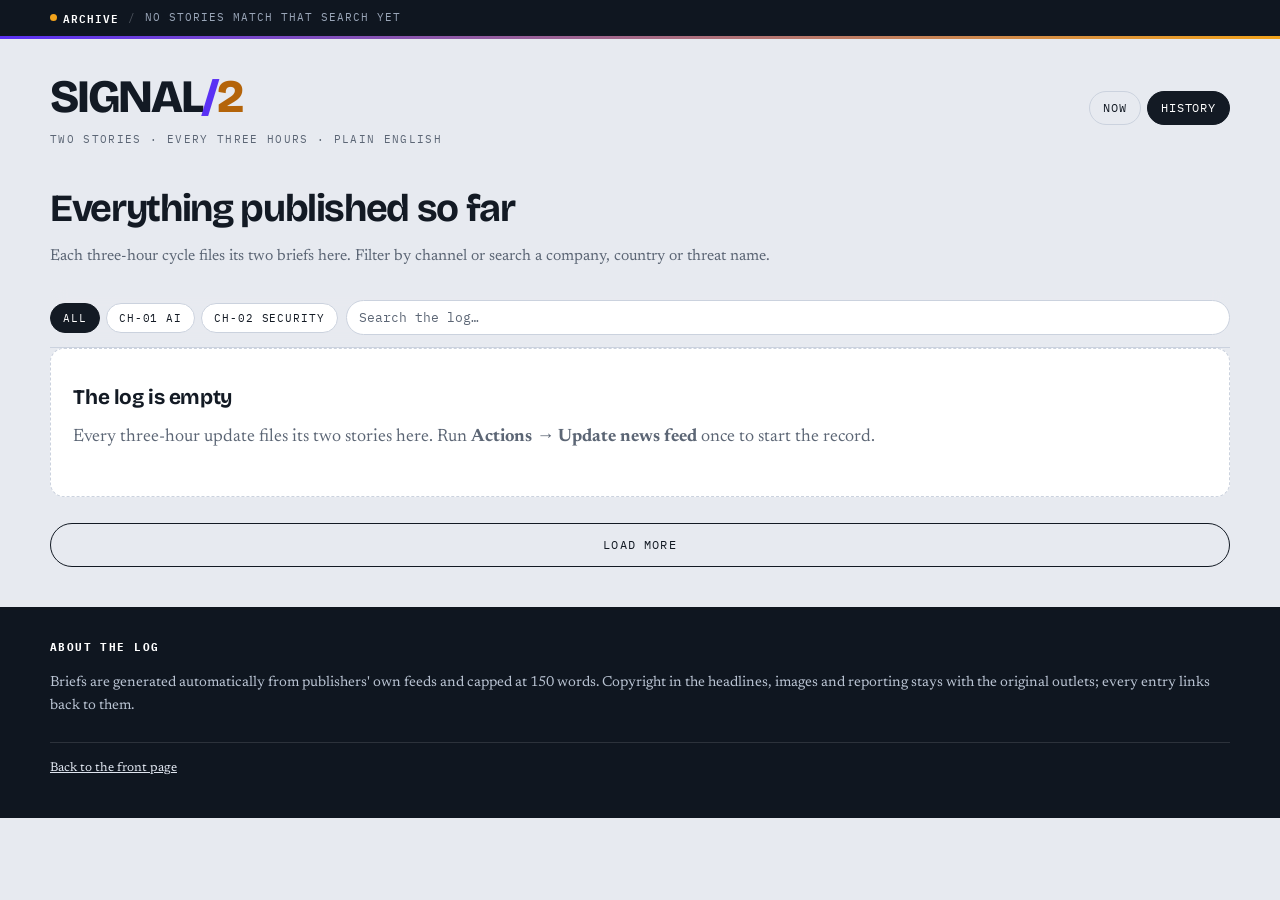
==== archive.html @ 84737851 "Add files via upload" ====
<!doctype html>
<html lang="en">
<head>
<meta charset="utf-8">
<meta name="viewport" content="width=device-width, initial-scale=1, viewport-fit=cover">
<title>History — SIGNAL/2</title>
<meta name="description" content="Every AI and cybersecurity brief SIGNAL/2 has published, searchable and filterable by channel.">
<meta name="theme-color" content="#0f1620">
<link rel="icon" href="data:image/svg+xml,%3Csvg xmlns='http://www.w3.org/2000/svg' viewBox='0 0 32 32'%3E%3Crect width='32' height='32' rx='7' fill='%230f1620'/%3E%3Ccircle cx='11' cy='16' r='4' fill='%235a31f4'/%3E%3Ccircle cx='21' cy='16' r='4' fill='%23f2a31b'/%3E%3C/svg%3E">
<link rel="preconnect" href="https://fonts.googleapis.com">
<link rel="preconnect" href="https://fonts.gstatic.com" crossorigin>
<link href="https://fonts.googleapis.com/css2?family=Bricolage+Grotesque:opsz,wght@12..96,600;12..96,700;12..96,800&family=IBM+Plex+Mono:wght@400;500;600&family=Newsreader:opsz,wght@6..72,400;6..72,500&display=swap" rel="stylesheet">
<link rel="stylesheet" href="assets/css/site.css">
</head>
<body>
<a class="skip" href="#log">Skip to the log</a>

<div class="transmission">
  <div class="wrap transmission__row">
    <span class="transmission__live"><span class="dot"></span> Archive</span>
    <span class="transmission__sep">/</span>
    <span class="transmission__meta" id="count">counting…</span>
  </div>
  <div class="meter"><div class="meter__fill" style="width:100%"></div></div>
</div>

<header class="wrap masthead">
  <div class="masthead__top">
    <div>
      <a class="wordmark" href="./">SIGNAL<span>/</span><em>2</em></a>
      <p class="tagline">Two stories · every three hours · plain English</p>
    </div>
    <nav class="nav" aria-label="Sections">
      <a href="./">Now</a>
      <a href="archive.html" aria-current="page">History</a>
    </nav>
  </div>
</header>

<main class="wrap">
  <div class="page-head">
    <h1>Everything published so far</h1>
    <p>Each three-hour cycle files its two briefs here. Filter by channel or search a company, country or threat name.</p>
  </div>

  <div class="controls">
    <div class="chips" id="chips" role="group" aria-label="Filter by channel">
      <button class="chip" type="button" data-channel="all" aria-pressed="true">All</button>
      <button class="chip" type="button" data-channel="ai" aria-pressed="false">CH-01 AI</button>
      <button class="chip" type="button" data-channel="sec" aria-pressed="false">CH-02 Security</button>
    </div>
    <input class="search" id="search" type="search" placeholder="Search the log…" aria-label="Search the log">
  </div>

  <ul class="loglist" id="log">
    <li class="tagline" style="padding-top:1.5rem">Loading the log…</li>
  </ul>

  <button class="more" id="more" type="button" hidden>Load more</button>
</main>

<footer class="footer">
  <div class="wrap">
    <h2>About the log</h2>
    <p>Briefs are generated automatically from publishers' own feeds and capped at 150 words.
       Copyright in the headlines, images and reporting stays with the original outlets;
       every entry links back to them.</p>
    <div class="footer__note">
      <a href="./">Back to the front page</a>
    </div>
  </div>
</footer>

<script type="module" src="assets/js/archive.js"></script>
</body>
</html>
---- assets/css/site.css ----
/* =========================================================================
   SIGNAL/2 — two channels, every three hours.
   Palette   cool newsprint paper, deep slate ink, ultraviolet (AI),
             alert amber (security). Two accents because there are two channels.
   Type      Bricolage Grotesque (display) / Newsreader (body) / IBM Plex Mono (data)
   Signature the transmission strip: a live 3-hour cycle meter across the top.
   ========================================================================= */

:root {
  --paper:      #e7eaf0;
  --paper-deep: #dbe0e9;
  --card:       #ffffff;
  --ink:        #131a24;
  --ink-soft:   #5c6675;
  --rule:       #cbd2de;
  --deep:       #0f1620;
  --ch1:        #5a31f4;  /* CH-01 artificial intelligence */
  --ch1-wash:   #eeeaff;
  --ch2:        #b4640a;  /* CH-02 cybersecurity (amber, darkened for contrast) */
  --ch2-wash:   #fdf1de;
  --ch2-bright: #f2a31b;

  --display: 'Bricolage Grotesque', 'Trebuchet MS', system-ui, sans-serif;
  --body:    'Newsreader', Georgia, 'Times New Roman', serif;
  --mono:    'IBM Plex Mono', ui-monospace, 'SF Mono', Menlo, monospace;

  --gap: 1.15rem;
  --radius: 14px;
  --shadow: 0 1px 2px rgba(19,26,36,.06), 0 12px 28px -18px rgba(19,26,36,.35);
}

* { box-sizing: border-box; }

html { -webkit-text-size-adjust: 100%; scroll-behavior: smooth; }

body {
  margin: 0;
  background: var(--paper);
  color: var(--ink);
  font-family: var(--body);
  font-size: 17px;
  line-height: 1.6;
  font-synthesis-weight: none;
  -webkit-font-smoothing: antialiased;
}

img { max-width: 100%; display: block; }
a { color: inherit; }

.wrap { width: min(100% - 2rem, 1180px); margin-inline: auto; }

.skip {
  position: absolute; left: -9999px; top: 0; z-index: 99;
  background: var(--ink); color: #fff; padding: .6rem 1rem; font-family: var(--mono);
}
.skip:focus { left: .5rem; top: .5rem; }

:focus-visible {
  outline: 3px solid var(--ch1);
  outline-offset: 2px;
  border-radius: 4px;
}

/* ---------------------------------------------------- transmission strip */

.transmission {
  background: var(--deep);
  color: #dfe5ef;
  font-family: var(--mono);
  font-size: .68rem;
  letter-spacing: .09em;
  text-transform: uppercase;
  position: relative;
}
.transmission__row {
  display: flex;
  align-items: center;
  gap: .55rem;
  padding: .55rem 0 .6rem;
  flex-wrap: wrap;
}
.transmission__live {
  display: inline-flex; align-items: center; gap: .4rem;
  color: #fff; font-weight: 600;
}
.dot {
  width: 7px; height: 7px; border-radius: 50%;
  background: var(--ch2-bright);
  box-shadow: 0 0 0 0 rgba(242,163,27,.7);
  animation: pulse 2.4s ease-out infinite;
}
@keyframes pulse {
  0%   { box-shadow: 0 0 0 0 rgba(242,163,27,.6); }
  70%  { box-shadow: 0 0 0 9px rgba(242,163,27,0); }
  100% { box-shadow: 0 0 0 0 rgba(242,163,27,0); }
}
.transmission__sep { opacity: .3; }
.transmission__meta { color: #9aa6b8; }
.transmission__next { margin-left: auto; color: #fff; }

/* the cycle meter — fills over the three hours between updates */
.meter {
  height: 3px;
  background: rgba(255,255,255,.14);
  position: relative;
  overflow: hidden;
}
.meter__fill {
  height: 100%;
  width: 0%;
  background: linear-gradient(90deg, var(--ch1) 0%, var(--ch2-bright) 100%);
  transition: width .9s ease;
}

/* ------------------------------------------------------------- masthead */

.masthead { padding: 1.6rem 0 1.1rem; }
.masthead__top {
  display: flex; align-items: baseline; justify-content: space-between;
  gap: 1rem; flex-wrap: wrap;
}
.wordmark {
  font-family: var(--display);
  font-weight: 800;
  font-size: clamp(1.85rem, 8vw, 2.9rem);
  letter-spacing: -.045em;
  line-height: .95;
  margin: 0;
  text-decoration: none;
  display: inline-block;
}
.wordmark span { color: var(--ch1); }
.wordmark em {
  font-style: normal;
  color: var(--ch2);
}
.tagline {
  font-family: var(--mono);
  font-size: .7rem;
  letter-spacing: .12em;
  text-transform: uppercase;
  color: var(--ink-soft);
  margin: .55rem 0 0;
}
.nav { display: flex; gap: .4rem; font-family: var(--mono); font-size: .72rem; }
.nav a {
  text-decoration: none;
  padding: .42rem .8rem;
  border: 1px solid var(--rule);
  border-radius: 999px;
  letter-spacing: .08em;
  text-transform: uppercase;
  background: transparent;
  transition: background .15s ease, border-color .15s ease;
}
.nav a:hover { background: var(--card); border-color: var(--ink); }
.nav a[aria-current="page"] { background: var(--ink); color: #fff; border-color: var(--ink); }

/* ----------------------------------------------------------- the stories */

.channels {
  display: grid;
  gap: var(--gap);
  padding-bottom: 2rem;
}

.story {
  background: var(--card);
  border-radius: var(--radius);
  box-shadow: var(--shadow);
  overflow: hidden;
  display: flex;
  flex-direction: column;
  border-top: 4px solid var(--accent, var(--ch1));
  opacity: 0;
  transform: translateY(10px);
  animation: rise .5s cubic-bezier(.2,.7,.3,1) forwards;
}
.story--sec { --accent: var(--ch2-bright); }
.story:nth-child(2) { animation-delay: .12s; }
@keyframes rise { to { opacity: 1; transform: none; } }

.story__frame {
  position: relative;
  aspect-ratio: 16 / 9;
  background: var(--paper-deep);
  overflow: hidden;
}
.story__frame img {
  width: 100%; height: 100%;
  object-fit: cover;
  transition: transform .6s cubic-bezier(.2,.7,.3,1);
}
.story:hover .story__frame img { transform: scale(1.03); }

.plate {
  position: absolute;
  left: .75rem; bottom: .75rem;
  display: inline-flex; align-items: center; gap: .45rem;
  background: var(--deep);
  color: #fff;
  font-family: var(--mono);
  font-size: .64rem;
  letter-spacing: .13em;
  text-transform: uppercase;
  padding: .38rem .65rem;
  border-radius: 4px;
}
.plate b { color: var(--accent, var(--ch1)); font-weight: 600; }
.story--sec .plate b { color: var(--ch2-bright); }

.story__body { padding: 1.15rem 1.15rem 1.3rem; display: flex; flex-direction: column; flex: 1; }

.eyebrow {
  font-family: var(--mono);
  font-size: .66rem;
  letter-spacing: .1em;
  text-transform: uppercase;
  color: var(--ink-soft);
  margin: 0 0 .55rem;
  display: flex; gap: .45rem; align-items: center; flex-wrap: wrap;
}
.eyebrow .src { color: var(--ink); font-weight: 600; }

.story__title {
  font-family: var(--display);
  font-weight: 700;
  font-size: clamp(1.35rem, 5.4vw, 1.75rem);
  line-height: 1.12;
  letter-spacing: -.025em;
  margin: 0 0 .7rem;
}
.story__title a { text-decoration: none; }
.story__title a:hover { text-decoration: underline; text-decoration-thickness: 2px; text-underline-offset: 3px; }

.brief { margin: 0 0 1rem; font-size: 1.02rem; }

.matters {
  border-left: 3px solid var(--accent, var(--ch1));
  background: var(--wash, var(--ch1-wash));
  padding: .6rem .8rem;
  border-radius: 0 8px 8px 0;
  margin: 0 0 1.1rem;
  font-size: .93rem;
}
.story--sec .matters { --wash: var(--ch2-wash); border-left-color: var(--ch2); }
.matters b {
  display: block;
  font-family: var(--mono);
  font-size: .62rem;
  letter-spacing: .13em;
  text-transform: uppercase;
  color: var(--ink-soft);
  margin-bottom: .2rem;
}

.story__foot {
  margin-top: auto;
  display: flex; align-items: center; gap: .6rem; flex-wrap: wrap;
  padding-top: .3rem;
  border-top: 1px solid var(--rule);
}
.wordcount {
  font-family: var(--mono);
  font-size: .64rem;
  color: var(--ink-soft);
  letter-spacing: .08em;
  text-transform: uppercase;
}
.btn {
  margin-left: auto;
  display: inline-flex; align-items: center; gap: .45rem;
  background: var(--ink);
  color: #fff;
  text-decoration: none;
  font-family: var(--mono);
  font-size: .7rem;
  letter-spacing: .08em;
  text-transform: uppercase;
  padding: .6rem .9rem;
  border-radius: 999px;
  border: 1px solid var(--ink);
  transition: transform .15s ease, background .15s ease;
}
.btn:hover { background: var(--accent, var(--ch1)); border-color: var(--accent, var(--ch1)); transform: translateY(-1px); }
.story--sec .btn:hover { background: var(--ch2); border-color: var(--ch2); }
.btn svg { width: 12px; height: 12px; }

/* ------------------------------------------------------------ empty/error */

.empty {
  background: var(--card);
  border: 1px dashed var(--rule);
  border-radius: var(--radius);
  padding: 2rem 1.4rem;
  text-align: left;
}
.empty h2 {
  font-family: var(--display);
  font-size: 1.3rem;
  margin: 0 0 .5rem;
  letter-spacing: -.02em;
}
.empty p { margin: 0 0 .8rem; color: var(--ink-soft); }
.empty code {
  font-family: var(--mono); font-size: .82rem;
  background: var(--paper-deep); padding: .12rem .35rem; border-radius: 4px;
}

/* ---------------------------------------------------------------- archive */

.page-head { padding: .4rem 0 1.2rem; }
.page-head h1 {
  font-family: var(--display);
  font-size: clamp(1.7rem, 7vw, 2.4rem);
  letter-spacing: -.035em;
  margin: 0 0 .3rem;
}
.page-head p { margin: 0; color: var(--ink-soft); font-size: .98rem; }

.controls {
  position: sticky; top: 0; z-index: 5;
  background: color-mix(in srgb, var(--paper) 88%, transparent);
  backdrop-filter: blur(8px);
  padding: .75rem 0;
  border-bottom: 1px solid var(--rule);
  display: flex; gap: .5rem; flex-wrap: wrap; align-items: center;
}
.chips { display: flex; gap: .4rem; }
.chip {
  font-family: var(--mono); font-size: .68rem; letter-spacing: .08em; text-transform: uppercase;
  border: 1px solid var(--rule); background: var(--card); color: var(--ink);
  padding: .45rem .75rem; border-radius: 999px; cursor: pointer;
  transition: background .15s ease;
}
.chip[aria-pressed="true"] { background: var(--ink); color: #fff; border-color: var(--ink); }
.chip[data-channel="ai"][aria-pressed="true"] { background: var(--ch1); border-color: var(--ch1); }
.chip[data-channel="sec"][aria-pressed="true"] { background: var(--ch2); border-color: var(--ch2); }

.search {
  flex: 1 1 180px;
  font-family: var(--mono); font-size: .8rem;
  padding: .5rem .8rem;
  border: 1px solid var(--rule);
  border-radius: 999px;
  background: var(--card);
  color: var(--ink);
  min-width: 0;
}
.search::placeholder { color: var(--ink-soft); }

.daygroup { padding-top: 1.4rem; }
.daygroup__label {
  font-family: var(--mono); font-size: .68rem; letter-spacing: .12em; text-transform: uppercase;
  color: var(--ink-soft);
  display: flex; align-items: center; gap: .7rem;
  margin-bottom: .75rem;
}
.daygroup__label::after { content: ''; flex: 1; height: 1px; background: var(--rule); }

.loglist { list-style: none; padding: 0; margin: 0; }
.log { display: grid; gap: .7rem; list-style: none; padding: 0; margin: 0; }

.log-item {
  background: var(--card);
  border-radius: 12px;
  box-shadow: var(--shadow);
  overflow: hidden;
  display: grid;
  grid-template-columns: 92px 1fr;
  border-left: 3px solid var(--accent, var(--ch1));
}
.log-item--sec { --accent: var(--ch2-bright); }
.log-item.is-target { outline: 3px solid var(--ch1); outline-offset: 2px; }
.log-item__thumb { background: var(--paper-deep); }
.log-item__thumb img { width: 100%; height: 100%; object-fit: cover; }
.log-item__body { padding: .8rem .9rem .85rem; min-width: 0; }
.log-item h3 {
  font-family: var(--display); font-weight: 700;
  font-size: 1.02rem; line-height: 1.2; letter-spacing: -.02em;
  margin: .15rem 0 .4rem;
}
.log-item h3 a { text-decoration: none; }
.log-item h3 a:hover { text-decoration: underline; }
.log-item .brief { font-size: .93rem; margin: 0 0 .5rem; }
.log-item .brief.is-clamped {
  display: -webkit-box; -webkit-line-clamp: 2; -webkit-box-orient: vertical; overflow: hidden;
}
.log-actions { display: flex; gap: .8rem; align-items: center; flex-wrap: wrap; }
.linky {
  font-family: var(--mono); font-size: .66rem; letter-spacing: .08em; text-transform: uppercase;
  background: none; border: 0; padding: 0; cursor: pointer;
  color: var(--ink-soft); text-decoration: underline; text-underline-offset: 3px;
}
.linky:hover { color: var(--ink); }
.linky--source { color: var(--accent, var(--ch1)); font-weight: 600; }
.log-item--sec .linky--source { color: var(--ch2); }

.more {
  display: block; width: 100%; margin: 1.6rem 0 0;
  font-family: var(--mono); font-size: .72rem; letter-spacing: .1em; text-transform: uppercase;
  padding: .85rem; border: 1px solid var(--ink); border-radius: 999px;
  background: transparent; color: var(--ink); cursor: pointer;
}
.more:hover { background: var(--ink); color: #fff; }

/* ---------------------------------------------------------------- handoff */

.handoff {
  display: flex; align-items: center; gap: 1rem; flex-wrap: wrap;
  border-top: 1px solid var(--rule);
  border-bottom: 1px solid var(--rule);
  padding: 1.15rem 0;
}
.handoff p { margin: 0; flex: 1 1 260px; font-size: .96rem; color: var(--ink-soft); }
.handoff b { color: var(--ink); }
.handoff .btn { margin-left: 0; }

/* ----------------------------------------------------------------- footer */

.footer {
  background: var(--deep);
  color: #b9c3d2;
  margin-top: 2.5rem;
  padding: 2rem 0 2.4rem;
  font-size: .9rem;
}
.footer h2 {
  font-family: var(--mono); font-size: .68rem; letter-spacing: .13em; text-transform: uppercase;
  color: #fff; margin: 0 0 .6rem;
}
.footer__grid { display: grid; gap: 1.5rem; }
.footer ul { list-style: none; margin: 0; padding: 0; font-family: var(--mono); font-size: .74rem; line-height: 2; }
.footer a { color: #dfe5ef; }
.footer__note { margin-top: 1.6rem; padding-top: 1rem; border-top: 1px solid rgba(255,255,255,.12); font-size: .78rem; color: #8d99ab; }

/* ------------------------------------------------------------ wider screens */

@media (min-width: 760px) {
  body { font-size: 18px; }
  .channels { grid-template-columns: 1fr 1fr; gap: 1.5rem; }
  .story__body { padding: 1.4rem 1.5rem 1.6rem; }
  .log-item { grid-template-columns: 150px 1fr; }
  .log-item h3 { font-size: 1.12rem; }
  .footer__grid { grid-template-columns: repeat(3, 1fr); }
  .transmission { font-size: .7rem; }
}

@media (min-width: 1024px) {
  .masthead { padding: 2.2rem 0 1.4rem; }
  .log { grid-template-columns: 1fr 1fr; }
  .log-item { grid-template-columns: 128px 1fr; }
}

/* ------------------------------------------------------- dark environment */

@media (prefers-color-scheme: dark) {
  :root {
    --paper:      #10161f;
    --paper-deep: #1b2431;
    --card:       #18202b;
    --ink:        #e9edf4;
    --ink-soft:   #9aa6b8;
    --rule:       #2a3543;
    --deep:       #0a0f16;
    --ch1:        #a390ff;
    --ch1-wash:   #1e1d3a;
    --ch2:        #f2a31b;
    --ch2-wash:   #33260f;
    --shadow: 0 1px 2px rgba(0,0,0,.4), 0 14px 30px -20px rgba(0,0,0,.9);
  }
  .btn { background: var(--ink); color: var(--deep); border-color: var(--ink); }
  .btn:hover { color: var(--deep); }   /* keep text dark on the light accents */
  .chip[aria-pressed="true"] { background: var(--ink); color: var(--deep); }
  .chip[data-channel="ai"][aria-pressed="true"],
  .chip[data-channel="sec"][aria-pressed="true"] { color: #0a0f16; }
  .more:hover { background: var(--ink); color: var(--deep); }
  .plate { background: rgba(10,15,22,.85); }
}

@media (prefers-reduced-motion: reduce) {
  *, *::before, *::after {
    animation-duration: .001ms !important;
    animation-iteration-count: 1 !important;
    transition-duration: .001ms !important;
    scroll-behavior: auto !important;
  }
  .story { opacity: 1; transform: none; }
}
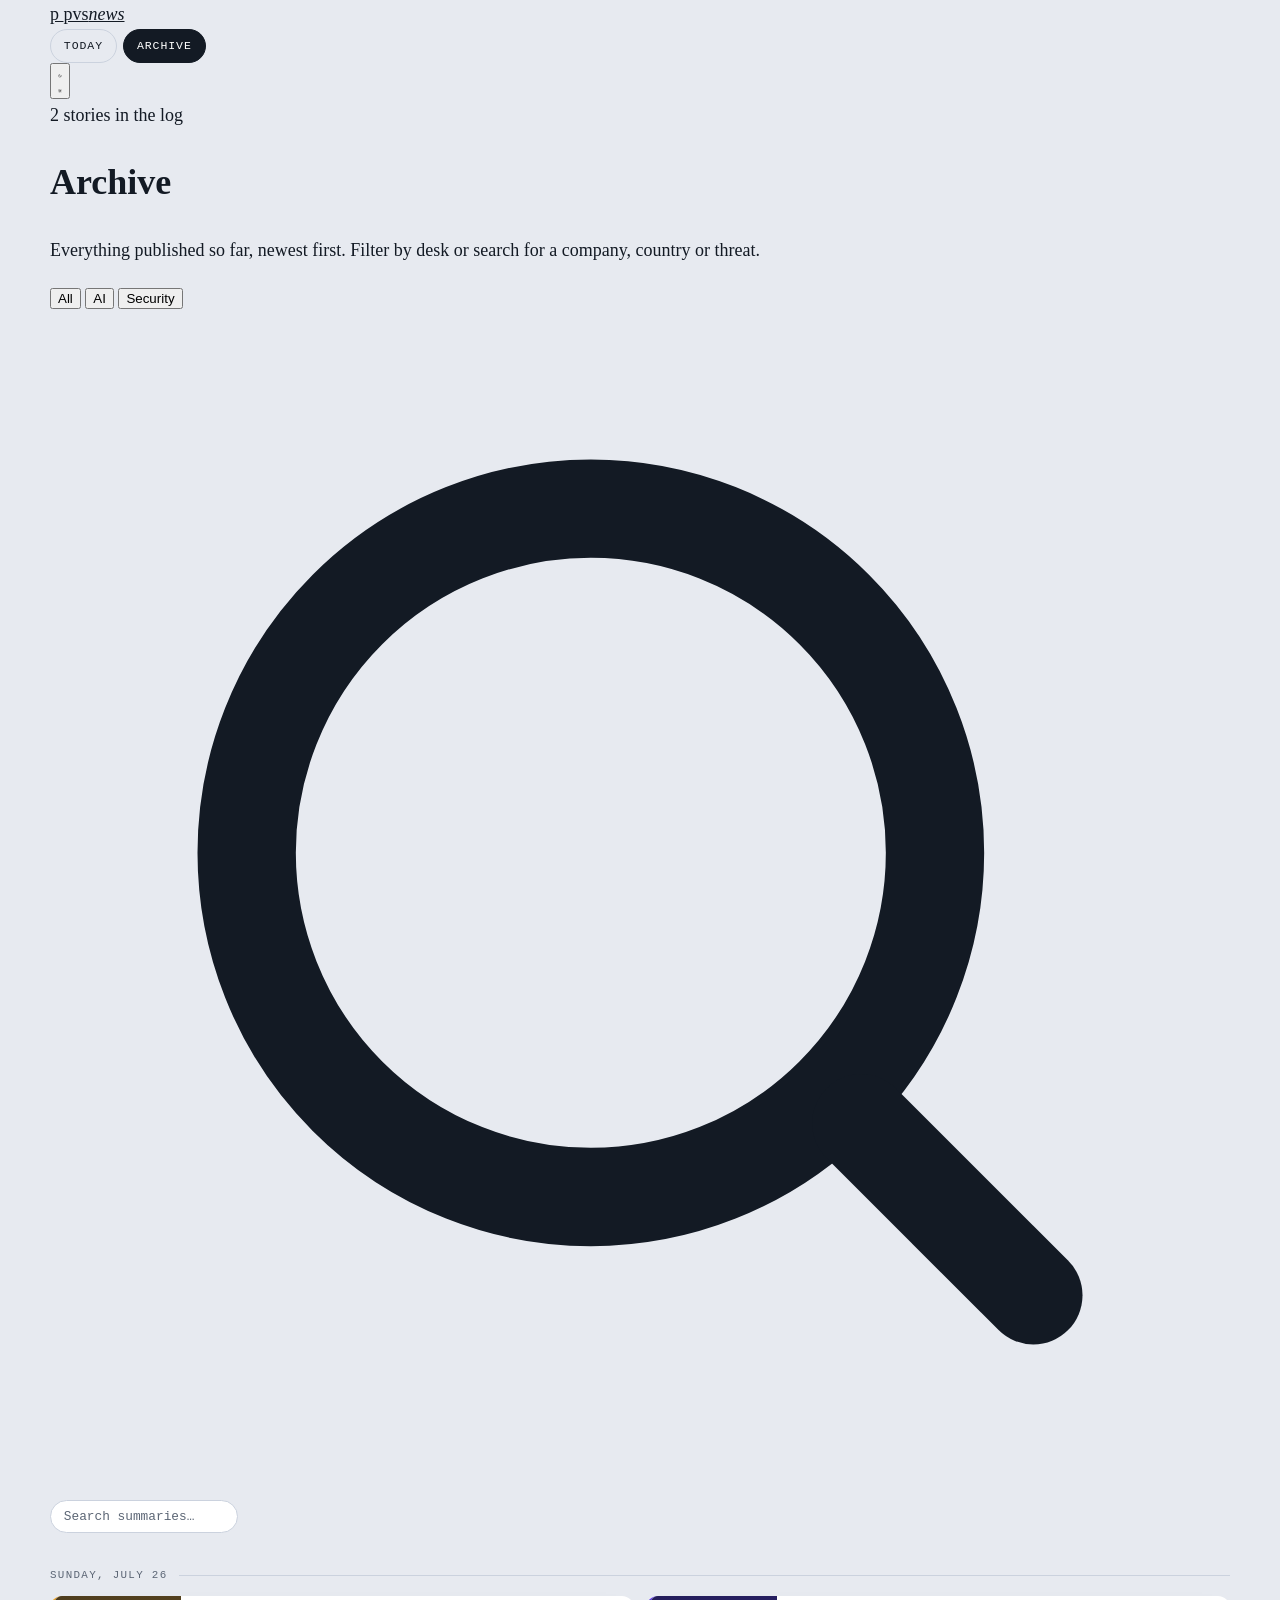
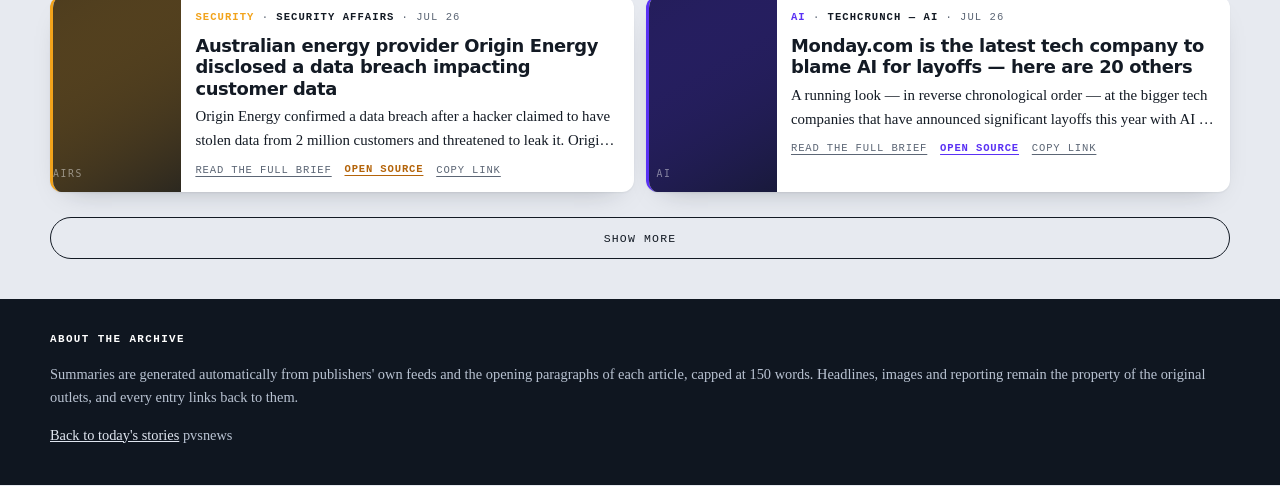
==== commit aca17e53: "Add files via upload" ====
--- a/archive.html
+++ b/archive.html
@@ -1,72 +1,81 @@
 <!doctype html>
-<html lang="en">
+<html lang="en" data-theme="dark">
 <head>
 <meta charset="utf-8">
 <meta name="viewport" content="width=device-width, initial-scale=1, viewport-fit=cover">
-<title>History — SIGNAL/2</title>
-<meta name="description" content="Every AI and cybersecurity brief SIGNAL/2 has published, searchable and filterable by channel.">
-<meta name="theme-color" content="#0f1620">
-<link rel="icon" href="data:image/svg+xml,%3Csvg xmlns='http://www.w3.org/2000/svg' viewBox='0 0 32 32'%3E%3Crect width='32' height='32' rx='7' fill='%230f1620'/%3E%3Ccircle cx='11' cy='16' r='4' fill='%235a31f4'/%3E%3Ccircle cx='21' cy='16' r='4' fill='%23f2a31b'/%3E%3C/svg%3E">
+<title>Archive — pvsnews</title>
+<meta name="description" content="Every AI and cybersecurity summary published by pvsnews, searchable by topic, company or country.">
+<meta name="theme-color" content="#0a0e16">
+<link rel="icon" href="data:image/svg+xml,%3Csvg xmlns='http://www.w3.org/2000/svg' viewBox='0 0 32 32'%3E%3Cdefs%3E%3ClinearGradient id='g' x1='0' y1='0' x2='1' y2='1'%3E%3Cstop offset='0' stop-color='%2352d1ff'/%3E%3Cstop offset='.55' stop-color='%237c6bff'/%3E%3Cstop offset='1' stop-color='%23ff8360'/%3E%3C/linearGradient%3E%3C/defs%3E%3Crect width='32' height='32' rx='9' fill='url(%23g)'/%3E%3Ctext x='16' y='22' font-family='Verdana,sans-serif' font-weight='bold' font-size='15' fill='%2308101c' text-anchor='middle'%3Ep%3C/text%3E%3C/svg%3E">
 <link rel="preconnect" href="https://fonts.googleapis.com">
 <link rel="preconnect" href="https://fonts.gstatic.com" crossorigin>
-<link href="https://fonts.googleapis.com/css2?family=Bricolage+Grotesque:opsz,wght@12..96,600;12..96,700;12..96,800&family=IBM+Plex+Mono:wght@400;500;600&family=Newsreader:opsz,wght@6..72,400;6..72,500&display=swap" rel="stylesheet">
+<link href="https://fonts.googleapis.com/css2?family=JetBrains+Mono:wght@400;500&family=Manrope:wght@400;500;600&family=Sora:wght@600;700&display=swap" rel="stylesheet">
 <link rel="stylesheet" href="assets/css/site.css">
+<script>
+  (function () {
+    try {
+      var saved = localStorage.getItem('pvs-theme');
+      var sys = window.matchMedia('(prefers-color-scheme: light)').matches ? 'light' : 'dark';
+      document.documentElement.dataset.theme = saved || sys;
+    } catch (e) {}
+  })();
+</script>
 </head>
 <body>
-<a class="skip" href="#log">Skip to the log</a>
+<a class="skip" href="#log">Skip to the archive</a>
 
-<div class="transmission">
-  <div class="wrap transmission__row">
-    <span class="transmission__live"><span class="dot"></span> Archive</span>
-    <span class="transmission__sep">/</span>
-    <span class="transmission__meta" id="count">counting…</span>
-  </div>
-  <div class="meter"><div class="meter__fill" style="width:100%"></div></div>
-</div>
-
-<header class="wrap masthead">
-  <div class="masthead__top">
-    <div>
-      <a class="wordmark" href="./">SIGNAL<span>/</span><em>2</em></a>
-      <p class="tagline">Two stories · every three hours · plain English</p>
-    </div>
+<header class="head">
+  <div class="wrap head__row">
+    <a class="brand" href="./">
+      <span class="brand__mark">p</span>
+      <span class="brand__name">pvs<i>news</i></span>
+    </a>
     <nav class="nav" aria-label="Sections">
-      <a href="./">Now</a>
-      <a href="archive.html" aria-current="page">History</a>
+      <a href="./">Today</a>
+      <a href="archive.html" aria-current="page">Archive</a>
     </nav>
+    <button class="iconbtn" id="theme" type="button" aria-label="Switch between light and dark">
+      <svg class="moon" viewBox="0 0 24 24" fill="none" stroke="currentColor" stroke-width="2" stroke-linecap="round" stroke-linejoin="round"><path d="M21 12.8A9 9 0 1 1 11.2 3a7 7 0 0 0 9.8 9.8z"/></svg>
+      <svg class="sun" viewBox="0 0 24 24" fill="none" stroke="currentColor" stroke-width="2" stroke-linecap="round"><circle cx="12" cy="12" r="4"/><path d="M12 2v2M12 20v2M4.9 4.9l1.4 1.4M17.7 17.7l1.4 1.4M2 12h2M20 12h2M4.9 19.1l1.4-1.4M17.7 6.3l1.4-1.4"/></svg>
+    </button>
   </div>
 </header>
 
 <main class="wrap">
-  <div class="page-head">
-    <h1>Everything published so far</h1>
-    <p>Each three-hour cycle files its two briefs here. Filter by channel or search a company, country or threat name.</p>
+  <div class="pagehead">
+    <span class="mono" id="count">Counting…</span>
+    <h1>Archive</h1>
+    <p>Everything published so far, newest first. Filter by desk or search for a company, country or threat.</p>
   </div>
 
-  <div class="controls">
-    <div class="chips" id="chips" role="group" aria-label="Filter by channel">
-      <button class="chip" type="button" data-channel="all" aria-pressed="true">All</button>
-      <button class="chip" type="button" data-channel="ai" aria-pressed="false">CH-01 AI</button>
-      <button class="chip" type="button" data-channel="sec" aria-pressed="false">CH-02 Security</button>
+  <div class="toolbar">
+    <div class="segmented" id="chips" role="group" aria-label="Filter by topic">
+      <button class="seg" type="button" data-channel="all" aria-pressed="true">All</button>
+      <button class="seg" type="button" data-channel="ai" aria-pressed="false">AI</button>
+      <button class="seg" type="button" data-channel="sec" aria-pressed="false">Security</button>
     </div>
-    <input class="search" id="search" type="search" placeholder="Search the log…" aria-label="Search the log">
+    <div class="searchwrap">
+      <svg viewBox="0 0 24 24" fill="none" stroke="currentColor" stroke-width="2" stroke-linecap="round"><circle cx="11" cy="11" r="7"/><path d="m20 20-3.5-3.5"/></svg>
+      <input class="search" id="search" type="search" placeholder="Search summaries…" aria-label="Search the archive">
+    </div>
   </div>
 
   <ul class="loglist" id="log">
-    <li class="tagline" style="padding-top:1.5rem">Loading the log…</li>
+    <li class="mono" style="padding-top:1.5rem">Loading…</li>
   </ul>
 
-  <button class="more" id="more" type="button" hidden>Load more</button>
+  <button class="more" id="more" type="button" hidden>Show more</button>
 </main>
 
 <footer class="footer">
   <div class="wrap">
-    <h2>About the log</h2>
-    <p>Briefs are generated automatically from publishers' own feeds and capped at 150 words.
-       Copyright in the headlines, images and reporting stays with the original outlets;
-       every entry links back to them.</p>
-    <div class="footer__note">
-      <a href="./">Back to the front page</a>
+    <h2>About the archive</h2>
+    <p>Summaries are generated automatically from publishers' own feeds and the opening paragraphs
+       of each article, capped at 150 words. Headlines, images and reporting remain the property of
+       the original outlets, and every entry links back to them.</p>
+    <div class="footer__fine">
+      <a href="./">Back to today's stories</a>
+      <span>pvsnews</span>
     </div>
   </div>
 </footer>
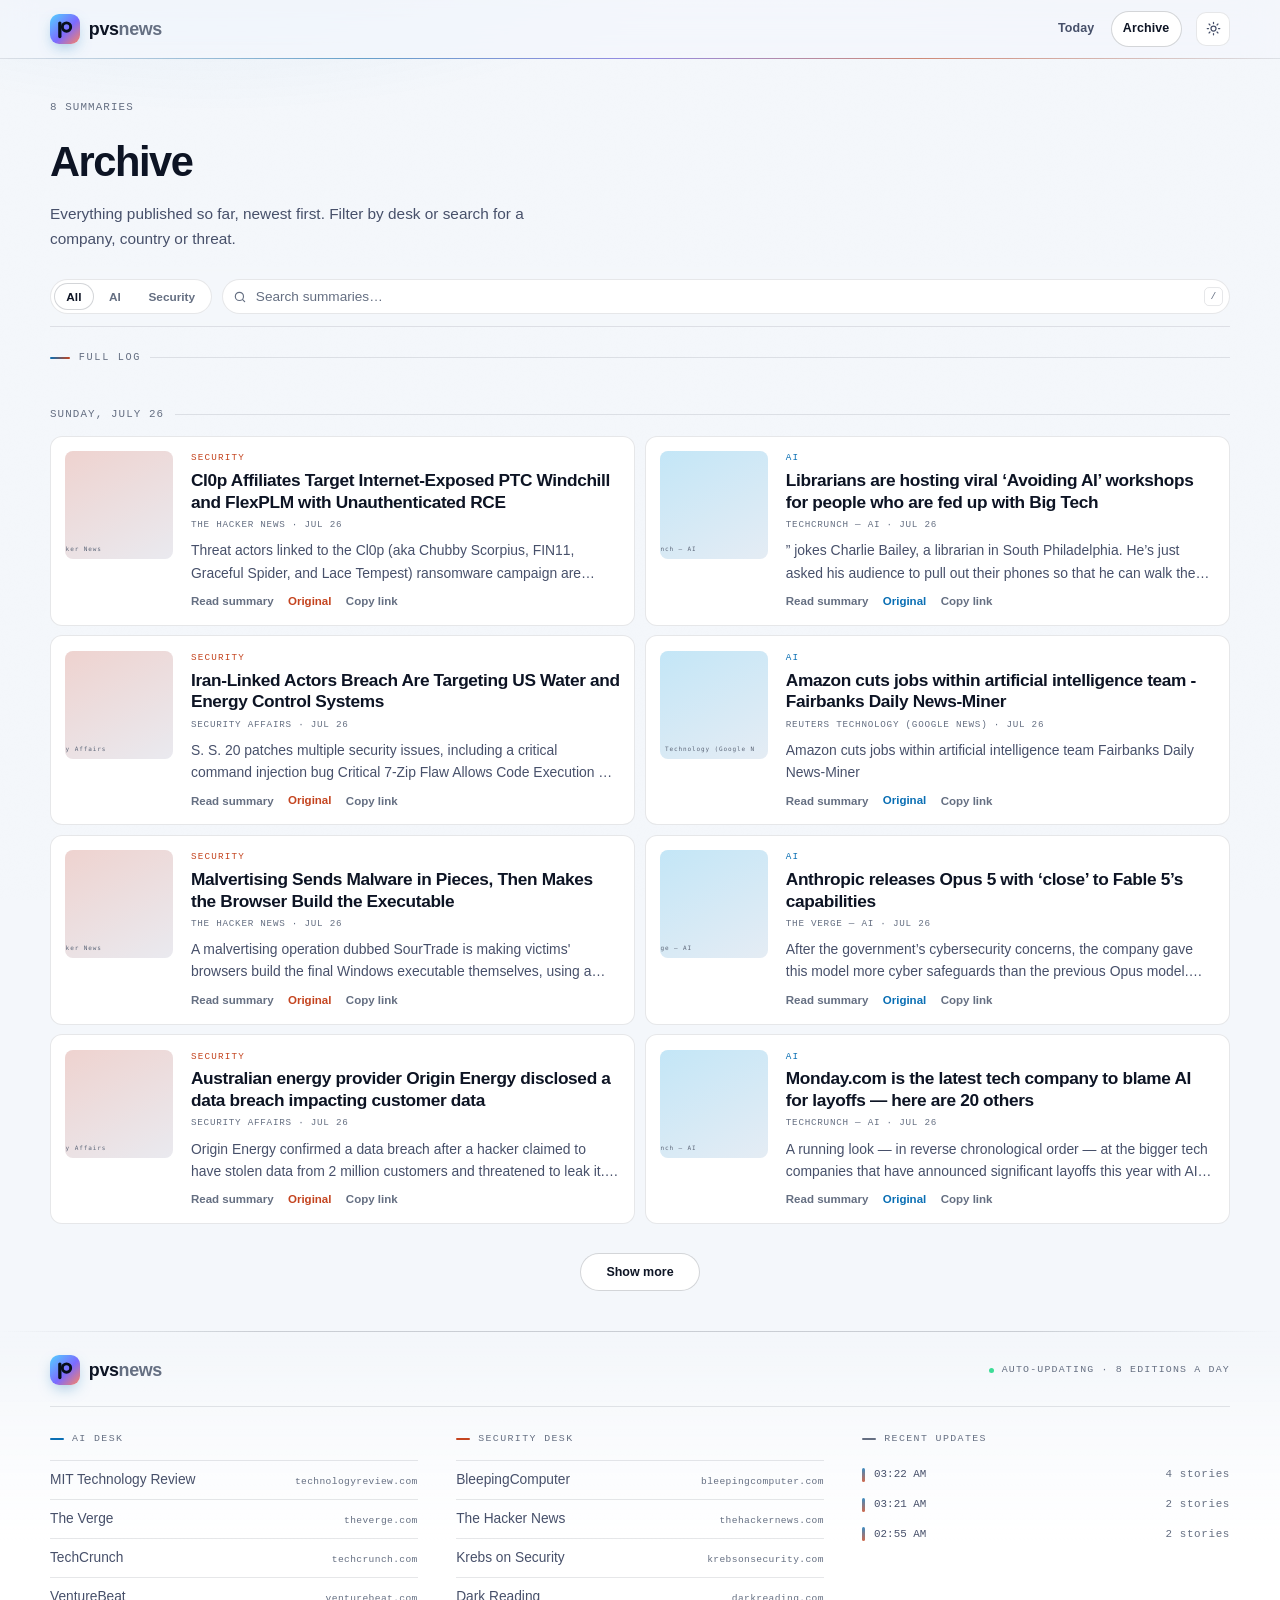
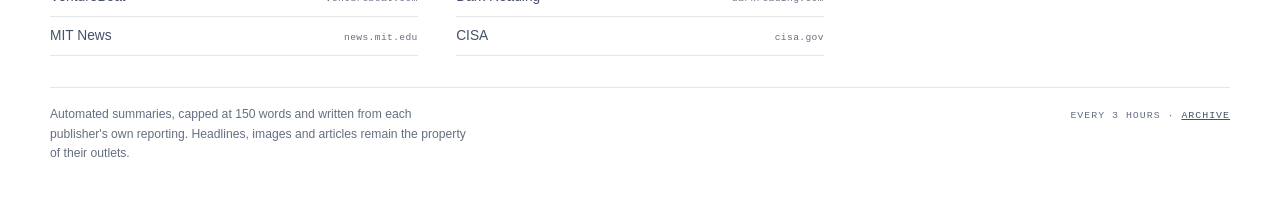
==== commit 959d4597: "Add files via upload" ====
--- a/archive.html
+++ b/archive.html
@@ -6,7 +6,13 @@
 <title>Archive — pvsnews</title>
 <meta name="description" content="Every AI and cybersecurity summary published by pvsnews, searchable by topic, company or country.">
 <meta name="theme-color" content="#0a0e16">
-<link rel="icon" href="data:image/svg+xml,%3Csvg xmlns='http://www.w3.org/2000/svg' viewBox='0 0 32 32'%3E%3Cdefs%3E%3ClinearGradient id='g' x1='0' y1='0' x2='1' y2='1'%3E%3Cstop offset='0' stop-color='%2352d1ff'/%3E%3Cstop offset='.55' stop-color='%237c6bff'/%3E%3Cstop offset='1' stop-color='%23ff8360'/%3E%3C/linearGradient%3E%3C/defs%3E%3Crect width='32' height='32' rx='9' fill='url(%23g)'/%3E%3Ctext x='16' y='22' font-family='Verdana,sans-serif' font-weight='bold' font-size='15' fill='%2308101c' text-anchor='middle'%3Ep%3C/text%3E%3C/svg%3E">
+<link rel="icon" href="assets/icons/icon.svg" type="image/svg+xml">
+<link rel="icon" href="assets/icons/favicon-32.png" sizes="32x32" type="image/png">
+<link rel="icon" href="assets/icons/favicon-16.png" sizes="16x16" type="image/png">
+<link rel="apple-touch-icon" href="assets/icons/apple-touch-icon.png">
+<link rel="manifest" href="site.webmanifest">
+<meta name="apple-mobile-web-app-title" content="pvsnews">
+<meta name="apple-mobile-web-app-status-bar-style" content="black-translucent">
 <link rel="preconnect" href="https://fonts.googleapis.com">
 <link rel="preconnect" href="https://fonts.gstatic.com" crossorigin>
 <link href="https://fonts.googleapis.com/css2?family=JetBrains+Mono:wght@400;500&family=Manrope:wght@400;500;600&family=Sora:wght@600;700&display=swap" rel="stylesheet">
@@ -27,7 +33,7 @@
 <header class="head">
   <div class="wrap head__row">
     <a class="brand" href="./">
-      <span class="brand__mark">p</span>
+      <img class="brand__mark" src="assets/icons/icon.svg" alt="" width="30" height="30">
       <span class="brand__name">pvs<i>news</i></span>
     </a>
     <nav class="nav" aria-label="Sections">
@@ -57,9 +63,11 @@
     <div class="searchwrap">
       <svg viewBox="0 0 24 24" fill="none" stroke="currentColor" stroke-width="2" stroke-linecap="round"><circle cx="11" cy="11" r="7"/><path d="m20 20-3.5-3.5"/></svg>
       <input class="search" id="search" type="search" placeholder="Search summaries…" aria-label="Search the archive">
+      <span class="kbd">/</span>
     </div>
   </div>
 
+  <p class="seclabel" style="margin-top:1.4rem">Full log</p>
   <ul class="loglist" id="log">
     <li class="mono" style="padding-top:1.5rem">Loading…</li>
   </ul>
@@ -69,13 +77,45 @@
 
 <footer class="footer">
   <div class="wrap">
-    <h2>About the archive</h2>
-    <p>Summaries are generated automatically from publishers' own feeds and the opening paragraphs
-       of each article, capped at 150 words. Headlines, images and reporting remain the property of
-       the original outlets, and every entry links back to them.</p>
+    <div class="footer__top">
+      <a class="brand" href="./">
+        <img class="brand__mark" src="assets/icons/icon.svg" alt="" width="30" height="30">
+        <span class="brand__name">pvs<i>news</i></span>
+      </a>
+      <p class="footer__status"><span class="pulse__dot"></span> Auto-updating · 8 editions a day</p>
+    </div>
+
+    <div class="footer__grid">
+      <div class="footer__ai">
+        <h2>AI desk</h2>
+        <ul class="sourcelist">
+          <li><a href="https://www.technologyreview.com/" rel="noopener">MIT Technology Review <i>technologyreview.com</i></a></li>
+          <li><a href="https://www.theverge.com/ai-artificial-intelligence" rel="noopener">The Verge <i>theverge.com</i></a></li>
+          <li><a href="https://techcrunch.com/category/artificial-intelligence/" rel="noopener">TechCrunch <i>techcrunch.com</i></a></li>
+          <li><a href="https://venturebeat.com/category/ai/" rel="noopener">VentureBeat <i>venturebeat.com</i></a></li>
+          <li><a href="https://news.mit.edu/topic/artificial-intelligence2" rel="noopener">MIT News <i>news.mit.edu</i></a></li>
+        </ul>
+      </div>
+      <div class="footer__sec">
+        <h2>Security desk</h2>
+        <ul class="sourcelist">
+          <li><a href="https://www.bleepingcomputer.com/" rel="noopener">BleepingComputer <i>bleepingcomputer.com</i></a></li>
+          <li><a href="https://thehackernews.com/" rel="noopener">The Hacker News <i>thehackernews.com</i></a></li>
+          <li><a href="https://krebsonsecurity.com/" rel="noopener">Krebs on Security <i>krebsonsecurity.com</i></a></li>
+          <li><a href="https://www.darkreading.com/" rel="noopener">Dark Reading <i>darkreading.com</i></a></li>
+          <li><a href="https://www.cisa.gov/" rel="noopener">CISA <i>cisa.gov</i></a></li>
+        </ul>
+      </div>
+      <div>
+        <h2>Recent updates</h2>
+        <ul class="ticks" id="updateLog"><li>Loading<span>—</span></li></ul>
+      </div>
+    </div>
+
     <div class="footer__fine">
-      <a href="./">Back to today's stories</a>
-      <span>pvsnews</span>
+      <p>Automated summaries, capped at 150 words and written from each publisher's own reporting.
+         Headlines, images and articles remain the property of their outlets.</p>
+      <span class="mono">Every 3 hours · <a href="archive.html">archive</a></span>
     </div>
   </div>
 </footer>
--- a/assets/css/site.css
+++ b/assets/css/site.css
@@ -1,489 +1,643 @@
 /* =========================================================================
-   SIGNAL/2 — two channels, every three hours.
-   Palette   cool newsprint paper, deep slate ink, ultraviolet (AI),
-             alert amber (security). Two accents because there are two channels.
-   Type      Bricolage Grotesque (display) / Newsreader (body) / IBM Plex Mono (data)
-   Signature the transmission strip: a live 3-hour cycle meter across the top.
+   pvsnews — AI & cybersecurity, every three hours.
+
+   Dark first. Depth comes from layered translucency, gradient hairlines and
+   topic-tinted ambient light rather than heavy borders or drop shadows.
+   Colour is assigned by subject: ice blue for AI, coral for security.
    ========================================================================= */
 
 :root {
-  --paper:      #e7eaf0;
-  --paper-deep: #dbe0e9;
-  --card:       #ffffff;
-  --ink:        #131a24;
-  --ink-soft:   #5c6675;
-  --rule:       #cbd2de;
-  --deep:       #0f1620;
-  --ch1:        #5a31f4;  /* CH-01 artificial intelligence */
-  --ch1-wash:   #eeeaff;
-  --ch2:        #b4640a;  /* CH-02 cybersecurity (amber, darkened for contrast) */
-  --ch2-wash:   #fdf1de;
-  --ch2-bright: #f2a31b;
-
-  --display: 'Bricolage Grotesque', 'Trebuchet MS', system-ui, sans-serif;
-  --body:    'Newsreader', Georgia, 'Times New Roman', serif;
-  --mono:    'IBM Plex Mono', ui-monospace, 'SF Mono', Menlo, monospace;
-
-  --gap: 1.15rem;
-  --radius: 14px;
-  --shadow: 0 1px 2px rgba(19,26,36,.06), 0 12px 28px -18px rgba(19,26,36,.35);
+  color-scheme: dark;
+
+  --bg:        #0a0e16;
+  --bg-2:      #0d1320;
+  --surface:   rgba(255, 255, 255, .035);
+  --surface-2: rgba(255, 255, 255, .06);
+  --solid:     #131a2a;
+  --line:      rgba(255, 255, 255, .09);
+  --line-2:    rgba(255, 255, 255, .17);
+
+  --text:   #e8ecf4;
+  --text-2: #a8b2c4;
+  --text-3: #808b9e;
+
+  --ai:      #52d1ff;
+  --ai-2:    #7c6bff;
+  --ai-glow: rgba(82, 209, 255, .16);
+  --sec:      #ff8360;
+  --sec-2:    #ffc46b;
+  --sec-glow: rgba(255, 131, 96, .16);
+
+  --topic:   var(--ai);
+  --topic-2: var(--ai-2);
+  --glow:    var(--ai-glow);
+
+  --display: 'Sora', -apple-system, BlinkMacSystemFont, 'Segoe UI', sans-serif;
+  --body:    'Manrope', -apple-system, BlinkMacSystemFont, 'Segoe UI', sans-serif;
+  --mono:    'JetBrains Mono', ui-monospace, Menlo, monospace;
+
+  --r-lg: 18px;
+  --r-md: 12px;
+  --r-sm: 8px;
+  --edge: 1.15rem;
+  --ease: cubic-bezier(.22, .68, .32, 1);
+}
+
+[data-theme="light"] {
+  color-scheme: light;
+  --bg:        #f4f7fb;
+  --bg-2:      #ffffff;
+  --surface:   #ffffff;
+  --surface-2: #ffffff;
+  --solid:     #ffffff;
+  --line:      rgba(12, 22, 42, .10);
+  --line-2:    rgba(12, 22, 42, .18);
+  --text:   #0d1424;
+  --text-2: #47506a;
+  --text-3: #656f82;
+  --ai:      #0a6fb4;
+  --ai-2:    #5b46e0;
+  --ai-glow: rgba(10, 111, 180, .10);
+  --sec:      #c4441f;
+  --sec-2:    #d98324;
+  --sec-glow: rgba(196, 68, 31, .09);
 }
 
 * { box-sizing: border-box; }
-
 html { -webkit-text-size-adjust: 100%; scroll-behavior: smooth; }
 
 body {
   margin: 0;
-  background: var(--paper);
-  color: var(--ink);
+  background: var(--bg);
+  color: var(--text);
   font-family: var(--body);
-  font-size: 17px;
+  font-size: 16px;
   line-height: 1.6;
-  font-synthesis-weight: none;
   -webkit-font-smoothing: antialiased;
 }
+
+/* ambient field: two slow topic-coloured washes behind everything */
+body::before {
+  content: '';
+  position: fixed;
+  inset: -20% -10% auto -10%;
+  height: 70vh;
+  background:
+    radial-gradient(50% 55% at 22% 8%,  var(--ai-glow) 0%, transparent 70%),
+    radial-gradient(45% 50% at 82% 0%, var(--sec-glow) 0%, transparent 70%);
+  pointer-events: none;
+  z-index: 0;
+}
+/* fine grain keeps large dark areas from banding */
+body::after {
+  content: '';
+  position: fixed;
+  inset: 0;
+  background-image: url("data:image/svg+xml,%3Csvg xmlns='http://www.w3.org/2000/svg' width='140' height='140'%3E%3Cfilter id='n'%3E%3CfeTurbulence type='fractalNoise' baseFrequency='.85' numOctaves='3'/%3E%3C/filter%3E%3Crect width='140' height='140' filter='url(%23n)' opacity='.5'/%3E%3C/svg%3E");
+  opacity: .035;
+  pointer-events: none;
+  z-index: 0;
+}
+[data-theme="light"] body::after { opacity: .02; }
 
 img { max-width: 100%; display: block; }
 a { color: inherit; }
 
-.wrap { width: min(100% - 2rem, 1180px); margin-inline: auto; }
-
-.skip {
-  position: absolute; left: -9999px; top: 0; z-index: 99;
-  background: var(--ink); color: #fff; padding: .6rem 1rem; font-family: var(--mono);
-}
-.skip:focus { left: .5rem; top: .5rem; }
-
-:focus-visible {
-  outline: 3px solid var(--ch1);
-  outline-offset: 2px;
-  border-radius: 4px;
-}
-
-/* ---------------------------------------------------- transmission strip */
-
-.transmission {
-  background: var(--deep);
-  color: #dfe5ef;
+.wrap { width: min(100% - (var(--edge) * 2), 1180px); margin-inline: auto; position: relative; z-index: 1; }
+
+.skip { position: absolute; left: -9999px; }
+.skip:focus {
+  left: .75rem; top: .75rem; z-index: 60;
+  background: var(--text); color: var(--bg);
+  padding: .6rem 1rem; border-radius: var(--r-sm);
+}
+:focus-visible { outline: 2px solid var(--ai); outline-offset: 3px; border-radius: 4px; }
+
+.mono {
   font-family: var(--mono);
   font-size: .68rem;
-  letter-spacing: .09em;
-  text-transform: uppercase;
-  position: relative;
-}
-.transmission__row {
-  display: flex;
-  align-items: center;
-  gap: .55rem;
-  padding: .55rem 0 .6rem;
-  flex-wrap: wrap;
-}
-.transmission__live {
-  display: inline-flex; align-items: center; gap: .4rem;
-  color: #fff; font-weight: 600;
-}
-.dot {
-  width: 7px; height: 7px; border-radius: 50%;
-  background: var(--ch2-bright);
-  box-shadow: 0 0 0 0 rgba(242,163,27,.7);
-  animation: pulse 2.4s ease-out infinite;
-}
-@keyframes pulse {
-  0%   { box-shadow: 0 0 0 0 rgba(242,163,27,.6); }
-  70%  { box-shadow: 0 0 0 9px rgba(242,163,27,0); }
-  100% { box-shadow: 0 0 0 0 rgba(242,163,27,0); }
-}
-.transmission__sep { opacity: .3; }
-.transmission__meta { color: #9aa6b8; }
-.transmission__next { margin-left: auto; color: #fff; }
-
-/* the cycle meter — fills over the three hours between updates */
-.meter {
-  height: 3px;
-  background: rgba(255,255,255,.14);
-  position: relative;
-  overflow: hidden;
-}
-.meter__fill {
-  height: 100%;
-  width: 0%;
-  background: linear-gradient(90deg, var(--ch1) 0%, var(--ch2-bright) 100%);
-  transition: width .9s ease;
-}
-
-/* ------------------------------------------------------------- masthead */
-
-.masthead { padding: 1.6rem 0 1.1rem; }
-.masthead__top {
-  display: flex; align-items: baseline; justify-content: space-between;
-  gap: 1rem; flex-wrap: wrap;
-}
-.wordmark {
-  font-family: var(--display);
-  font-weight: 800;
-  font-size: clamp(1.85rem, 8vw, 2.9rem);
-  letter-spacing: -.045em;
-  line-height: .95;
-  margin: 0;
-  text-decoration: none;
-  display: inline-block;
-}
-.wordmark span { color: var(--ch1); }
-.wordmark em {
-  font-style: normal;
-  color: var(--ch2);
-}
-.tagline {
-  font-family: var(--mono);
-  font-size: .7rem;
-  letter-spacing: .12em;
-  text-transform: uppercase;
-  color: var(--ink-soft);
-  margin: .55rem 0 0;
-}
-.nav { display: flex; gap: .4rem; font-family: var(--mono); font-size: .72rem; }
-.nav a {
-  text-decoration: none;
-  padding: .42rem .8rem;
-  border: 1px solid var(--rule);
-  border-radius: 999px;
-  letter-spacing: .08em;
-  text-transform: uppercase;
-  background: transparent;
-  transition: background .15s ease, border-color .15s ease;
-}
-.nav a:hover { background: var(--card); border-color: var(--ink); }
-.nav a[aria-current="page"] { background: var(--ink); color: #fff; border-color: var(--ink); }
-
-/* ----------------------------------------------------------- the stories */
-
-.channels {
-  display: grid;
-  gap: var(--gap);
-  padding-bottom: 2rem;
-}
-
-.story {
-  background: var(--card);
-  border-radius: var(--radius);
-  box-shadow: var(--shadow);
-  overflow: hidden;
-  display: flex;
-  flex-direction: column;
-  border-top: 4px solid var(--accent, var(--ch1));
-  opacity: 0;
-  transform: translateY(10px);
-  animation: rise .5s cubic-bezier(.2,.7,.3,1) forwards;
-}
-.story--sec { --accent: var(--ch2-bright); }
-.story:nth-child(2) { animation-delay: .12s; }
-@keyframes rise { to { opacity: 1; transform: none; } }
-
-.story__frame {
-  position: relative;
-  aspect-ratio: 16 / 9;
-  background: var(--paper-deep);
-  overflow: hidden;
-}
-.story__frame img {
-  width: 100%; height: 100%;
-  object-fit: cover;
-  transition: transform .6s cubic-bezier(.2,.7,.3,1);
-}
-.story:hover .story__frame img { transform: scale(1.03); }
-
-.plate {
-  position: absolute;
-  left: .75rem; bottom: .75rem;
-  display: inline-flex; align-items: center; gap: .45rem;
-  background: var(--deep);
-  color: #fff;
-  font-family: var(--mono);
-  font-size: .64rem;
-  letter-spacing: .13em;
-  text-transform: uppercase;
-  padding: .38rem .65rem;
-  border-radius: 4px;
-}
-.plate b { color: var(--accent, var(--ch1)); font-weight: 600; }
-.story--sec .plate b { color: var(--ch2-bright); }
-
-.story__body { padding: 1.15rem 1.15rem 1.3rem; display: flex; flex-direction: column; flex: 1; }
-
-.eyebrow {
-  font-family: var(--mono);
-  font-size: .66rem;
   letter-spacing: .1em;
   text-transform: uppercase;
-  color: var(--ink-soft);
-  margin: 0 0 .55rem;
-  display: flex; gap: .45rem; align-items: center; flex-wrap: wrap;
-}
-.eyebrow .src { color: var(--ink); font-weight: 600; }
-
-.story__title {
+  color: var(--text-3);
+}
+
+/* ------------------------------------------------------------------ header */
+
+.head {
+  position: sticky; top: 0; z-index: 30;
+  --head-line: 1;
+  background: color-mix(in srgb, var(--bg) 78%, transparent);
+  backdrop-filter: blur(16px) saturate(160%);
+  -webkit-backdrop-filter: blur(16px) saturate(160%);
+  border-bottom: 1px solid var(--line);
+}
+.head::after {
+  content: '';
+  position: absolute; left: 0; right: 0; bottom: -1px; height: 1px;
+  background: linear-gradient(90deg, transparent 0%, var(--ai) 28%, var(--ai-2) 50%, var(--sec) 72%, transparent 100%);
+  opacity: .55; pointer-events: none;
+}
+.head__row {
+  display: flex; align-items: center; gap: .9rem;
+  padding: .7rem 0;
+}
+.brand {
+  display: inline-flex; align-items: center; gap: .55rem;
+  text-decoration: none; margin-right: auto;
+}
+.brand__mark {
+  width: 30px; height: 30px; border-radius: 9px; flex: none;
+  display: block;
+  box-shadow: 0 6px 18px -8px var(--ai);
+}
+.brand__name {
+  font-family: var(--display); font-weight: 700;
+  font-size: 1.12rem; letter-spacing: -.02em; color: var(--text);
+}
+.brand__name i { font-style: normal; color: var(--text-3); font-weight: 600; }
+
+.nav { display: flex; gap: .25rem; }
+.nav a {
+  font-size: .78rem; font-weight: 600; letter-spacing: .01em;
+  text-decoration: none; color: var(--text-2);
+  padding: .42rem .7rem; border-radius: 999px;
+  border: 1px solid transparent;
+  transition: color .2s var(--ease), background .2s var(--ease), border-color .2s var(--ease);
+}
+.nav a:hover { color: var(--text); background: var(--surface); }
+.nav a[aria-current="page"] {
+  color: var(--text); background: var(--surface-2); border-color: var(--line-2);
+}
+
+.iconbtn {
+  width: 34px; height: 34px; flex: none;
+  display: grid; place-items: center;
+  border-radius: 10px; cursor: pointer;
+  background: var(--surface); color: var(--text-2);
+  border: 1px solid var(--line);
+  transition: color .2s var(--ease), border-color .2s var(--ease);
+}
+.iconbtn:hover { color: var(--text); border-color: var(--line-2); }
+.iconbtn svg { width: 15px; height: 15px; }
+.iconbtn .sun { display: none; }
+[data-theme="light"] .iconbtn .sun { display: block; }
+[data-theme="light"] .iconbtn .moon { display: none; }
+
+/* -------------------------------------------------------------------- hero */
+
+.hero { padding: 2.2rem 0 1.5rem; position: relative; }
+.hero::before {
+  content: '';
+  position: absolute; inset: -1.5rem 0 0;
+  background-image: radial-gradient(circle at 1px 1px, var(--line-2) 1px, transparent 0);
+  background-size: 24px 24px;
+  -webkit-mask-image: radial-gradient(60% 70% at 25% 25%, #000 0%, transparent 78%);
+          mask-image: radial-gradient(60% 70% at 25% 25%, #000 0%, transparent 78%);
+  opacity: .6; pointer-events: none; z-index: 0;
+}
+.hero > * { position: relative; z-index: 1; }
+
+/* section marker: a gradient tick, then a mono label */
+.seclabel {
+  display: flex; align-items: center; gap: .55rem;
+  font-family: var(--mono); font-size: .64rem; letter-spacing: .16em;
+  text-transform: uppercase; color: var(--text-3);
+  margin: 0 0 .9rem;
+}
+.seclabel::before {
+  content: ''; width: 20px; height: 2px; border-radius: 2px; flex: none;
+  background: linear-gradient(90deg, var(--ai), var(--sec));
+}
+.seclabel::after { content: ''; flex: 1; height: 1px; background: var(--line); }
+
+.pulse {
+  display: inline-flex; align-items: center; gap: .5rem;
+  font-family: var(--mono); font-size: .64rem; letter-spacing: .14em; text-transform: uppercase;
+  color: var(--text-2);
+  background: var(--surface); border: 1px solid var(--line);
+  padding: .34rem .7rem .34rem .55rem; border-radius: 999px;
+}
+.pulse__dot {
+  width: 6px; height: 6px; border-radius: 50%; background: #3ddc97; flex: none;
+  box-shadow: 0 0 0 0 rgba(61, 220, 151, .55);
+  animation: ping 2.6s ease-out infinite;
+}
+@keyframes ping {
+  0%   { box-shadow: 0 0 0 0 rgba(61,220,151,.5); }
+  70%  { box-shadow: 0 0 0 8px rgba(61,220,151,0); }
+  100% { box-shadow: 0 0 0 0 rgba(61,220,151,0); }
+}
+
+.hero h1 {
   font-family: var(--display);
   font-weight: 700;
-  font-size: clamp(1.35rem, 5.4vw, 1.75rem);
-  line-height: 1.12;
-  letter-spacing: -.025em;
+  font-size: clamp(2rem, 8.6vw, 3.4rem);
+  line-height: 1.04;
+  letter-spacing: -.035em;
+  margin: 1rem 0 .7rem;
+  max-width: 16ch;
+}
+.hero h1 em {
+  font-style: normal;
+  background: linear-gradient(100deg, var(--ai) 0%, var(--ai-2) 45%, var(--sec) 100%);
+  -webkit-background-clip: text; background-clip: text;
+  -webkit-text-fill-color: transparent; color: transparent;
+}
+.hero__sub { color: var(--text-2); margin: 0 0 1.3rem; max-width: 52ch; font-size: 1rem; }
+
+.stats { display: flex; gap: .5rem; flex-wrap: wrap; }
+.stat {
+  background: var(--surface); border: 1px solid var(--line);
+  border-radius: var(--r-md); padding: .55rem .8rem;
+  min-width: 0;
+}
+.stat b {
+  display: block; font-family: var(--mono); font-size: .6rem;
+  letter-spacing: .12em; text-transform: uppercase; color: var(--text-3);
+  font-weight: 500; margin-bottom: .15rem;
+}
+.stat span { font-family: var(--display); font-weight: 600; font-size: .92rem; color: var(--text); }
+
+/* ----------------------------------------------------------------- stories */
+
+.edition { display: grid; gap: 1.1rem; padding: 1.4rem 0 2.4rem; }
+
+.card {
+  position: relative;
+  background: var(--surface);
+  border-radius: var(--r-lg);
+  overflow: hidden;
+  display: flex; flex-direction: column;
+  isolation: isolate;
+  transition: transform .35s var(--ease);
+  animation: rise .55s var(--ease) both;
+}
+.card--sec { --topic: var(--sec); --topic-2: var(--sec-2); --glow: var(--sec-glow); }
+.card:nth-child(2) { animation-delay: .1s; }
+@keyframes rise { from { opacity: 0; transform: translateY(14px); } to { opacity: 1; transform: none; } }
+
+/* gradient hairline, drawn as a masked ring so it stays crisp on any surface */
+.card::before {
+  content: '';
+  position: absolute; inset: 0;
+  border-radius: inherit;
+  padding: 1px;
+  background: linear-gradient(150deg, var(--topic) 0%, var(--line) 38%, var(--line) 70%, var(--topic-2) 100%);
+  -webkit-mask: linear-gradient(#000 0 0) content-box, linear-gradient(#000 0 0);
+  -webkit-mask-composite: xor;
+          mask-composite: exclude;
+  opacity: .55;
+  pointer-events: none;
+  transition: opacity .35s var(--ease);
+  z-index: 2;
+}
+.card:hover::before { opacity: 1; }
+.card:hover { transform: translateY(-3px); }
+
+/* topic light spilling from the top edge */
+.card::after {
+  content: '';
+  position: absolute; top: 0; left: 0; right: 0; height: 220px;
+  background: radial-gradient(60% 100% at 50% 0%, var(--glow) 0%, transparent 75%);
+  pointer-events: none; z-index: 0;
+}
+
+.card__media { position: relative; aspect-ratio: 16 / 9; overflow: hidden; background: var(--bg-2); }
+.card__media img {
+  width: 100%; height: 100%; object-fit: cover;
+  transform: scale(1.01);
+  transition: transform .8s var(--ease);
+}
+.card:hover .card__media img { transform: scale(1.05); }
+.card__media::after {
+  content: '';
+  position: absolute; inset: 0;
+  background: linear-gradient(to top, var(--bg) 2%, transparent 55%);
+  opacity: .92;
+}
+[data-theme="light"] .card__media::after {
+  background: linear-gradient(to top, rgba(255,255,255,.96) 2%, transparent 55%);
+}
+
+.badge {
+  position: absolute; left: .85rem; top: .85rem; z-index: 3;
+  display: inline-flex; align-items: center; gap: .4rem;
+  font-family: var(--mono); font-size: .6rem; letter-spacing: .13em; text-transform: uppercase;
+  color: var(--topic);
+  background: color-mix(in srgb, var(--bg) 72%, transparent);
+  backdrop-filter: blur(10px); -webkit-backdrop-filter: blur(10px);
+  border: 1px solid color-mix(in srgb, var(--topic) 40%, transparent);
+  padding: .32rem .6rem; border-radius: 999px;
+}
+.badge svg { width: 11px; height: 11px; }
+
+.card__body { padding: 0 1.15rem 1.25rem; display: flex; flex-direction: column; flex: 1; position: relative; z-index: 1; margin-top: -1.6rem; }
+
+.card__meta {
+  display: flex; align-items: center; gap: .45rem; flex-wrap: wrap;
+  font-family: var(--mono); font-size: .63rem; letter-spacing: .08em; text-transform: uppercase;
+  color: var(--text-3); margin-bottom: .6rem;
+}
+.card__meta .outlet { color: var(--text-2); font-weight: 500; }
+.card__meta .sep { opacity: .4; }
+
+.card__title {
+  font-family: var(--display); font-weight: 700;
+  font-size: clamp(1.35rem, 5.2vw, 1.7rem);
+  line-height: 1.16; letter-spacing: -.028em;
   margin: 0 0 .7rem;
 }
-.story__title a { text-decoration: none; }
-.story__title a:hover { text-decoration: underline; text-decoration-thickness: 2px; text-underline-offset: 3px; }
-
-.brief { margin: 0 0 1rem; font-size: 1.02rem; }
+.card__title a { text-decoration: none; }
+.card__title a:hover {
+  background: linear-gradient(90deg, var(--topic), var(--topic-2));
+  -webkit-background-clip: text; background-clip: text;
+  -webkit-text-fill-color: transparent;
+}
+
+.card__brief { color: var(--text-2); font-size: .96rem; line-height: 1.68; margin: 0 0 1rem; }
 
 .matters {
-  border-left: 3px solid var(--accent, var(--ch1));
-  background: var(--wash, var(--ch1-wash));
-  padding: .6rem .8rem;
-  border-radius: 0 8px 8px 0;
-  margin: 0 0 1.1rem;
-  font-size: .93rem;
-}
-.story--sec .matters { --wash: var(--ch2-wash); border-left-color: var(--ch2); }
+  position: relative;
+  background: linear-gradient(180deg, color-mix(in srgb, var(--topic) 9%, transparent), transparent);
+  border: 1px solid color-mix(in srgb, var(--topic) 22%, transparent);
+  border-radius: var(--r-md);
+  padding: .7rem .85rem;
+  margin: 0 0 1.15rem;
+}
 .matters b {
-  display: block;
-  font-family: var(--mono);
-  font-size: .62rem;
-  letter-spacing: .13em;
-  text-transform: uppercase;
-  color: var(--ink-soft);
-  margin-bottom: .2rem;
-}
-
-.story__foot {
-  margin-top: auto;
-  display: flex; align-items: center; gap: .6rem; flex-wrap: wrap;
-  padding-top: .3rem;
-  border-top: 1px solid var(--rule);
-}
-.wordcount {
-  font-family: var(--mono);
-  font-size: .64rem;
-  color: var(--ink-soft);
-  letter-spacing: .08em;
-  text-transform: uppercase;
-}
-.btn {
-  margin-left: auto;
+  display: block; font-family: var(--mono); font-size: .58rem;
+  letter-spacing: .14em; text-transform: uppercase; color: var(--topic);
+  margin-bottom: .25rem; font-weight: 500;
+}
+.matters span { font-size: .92rem; color: var(--text-2); }
+
+.card__foot {
+  margin-top: auto; padding-top: .9rem;
+  border-top: 1px solid var(--line);
+  display: flex; align-items: center; gap: .8rem; flex-wrap: wrap;
+}
+.cta {
   display: inline-flex; align-items: center; gap: .45rem;
-  background: var(--ink);
-  color: #fff;
-  text-decoration: none;
-  font-family: var(--mono);
-  font-size: .7rem;
-  letter-spacing: .08em;
-  text-transform: uppercase;
-  padding: .6rem .9rem;
-  border-radius: 999px;
-  border: 1px solid var(--ink);
-  transition: transform .15s ease, background .15s ease;
-}
-.btn:hover { background: var(--accent, var(--ch1)); border-color: var(--accent, var(--ch1)); transform: translateY(-1px); }
-.story--sec .btn:hover { background: var(--ch2); border-color: var(--ch2); }
-.btn svg { width: 12px; height: 12px; }
-
-/* ------------------------------------------------------------ empty/error */
-
-.empty {
-  background: var(--card);
-  border: 1px dashed var(--rule);
-  border-radius: var(--radius);
-  padding: 2rem 1.4rem;
-  text-align: left;
-}
-.empty h2 {
-  font-family: var(--display);
-  font-size: 1.3rem;
-  margin: 0 0 .5rem;
-  letter-spacing: -.02em;
-}
-.empty p { margin: 0 0 .8rem; color: var(--ink-soft); }
-.empty code {
-  font-family: var(--mono); font-size: .82rem;
-  background: var(--paper-deep); padding: .12rem .35rem; border-radius: 4px;
-}
-
-/* ---------------------------------------------------------------- archive */
-
-.page-head { padding: .4rem 0 1.2rem; }
-.page-head h1 {
-  font-family: var(--display);
-  font-size: clamp(1.7rem, 7vw, 2.4rem);
-  letter-spacing: -.035em;
-  margin: 0 0 .3rem;
-}
-.page-head p { margin: 0; color: var(--ink-soft); font-size: .98rem; }
-
-.controls {
-  position: sticky; top: 0; z-index: 5;
-  background: color-mix(in srgb, var(--paper) 88%, transparent);
-  backdrop-filter: blur(8px);
+  font-family: var(--display); font-size: .8rem; font-weight: 600;
+  text-decoration: none; color: var(--text);
+  background: var(--surface-2); border: 1px solid var(--line-2);
+  padding: .55rem .9rem; border-radius: 999px;
+  transition: border-color .25s var(--ease), color .25s var(--ease), background .25s var(--ease);
+}
+.cta:hover { color: var(--topic); border-color: color-mix(in srgb, var(--topic) 55%, transparent); }
+.cta svg { width: 13px; height: 13px; transition: transform .25s var(--ease); }
+.cta:hover svg { transform: translateX(3px); }
+.card__words { margin-left: auto; }
+.iconlink {
+  width: 32px; height: 32px; flex: none; display: grid; place-items: center;
+  border-radius: 50%; cursor: pointer;
+  background: var(--surface-2); color: var(--text-3);
+  border: 1px solid var(--line);
+  transition: color .2s var(--ease), border-color .2s var(--ease);
+}
+.iconlink:hover { color: var(--topic); border-color: color-mix(in srgb, var(--topic) 55%, transparent); }
+.iconlink svg { width: 14px; height: 14px; }
+
+/* --------------------------------------------------------------- notice */
+
+.notice {
+  background: var(--surface); border: 1px solid var(--line);
+  border-radius: var(--r-lg); padding: 1.7rem 1.3rem;
+}
+.notice h2 { font-family: var(--display); font-size: 1.2rem; margin: 0 0 .5rem; letter-spacing: -.02em; }
+.notice p { color: var(--text-2); margin: 0 0 .7rem; font-size: .94rem; }
+.notice p:last-child { margin-bottom: 0; }
+.notice code {
+  font-family: var(--mono); font-size: .8rem; color: var(--ai);
+  background: var(--bg-2); border: 1px solid var(--line);
+  padding: .12rem .4rem; border-radius: 5px;
+}
+
+/* --------------------------------------------------------------- archive */
+
+.pagehead { padding: 2rem 0 1rem; }
+.pagehead h1 {
+  font-family: var(--display); font-weight: 700;
+  font-size: clamp(1.8rem, 7.5vw, 2.6rem); letter-spacing: -.035em; margin: .7rem 0 .4rem;
+}
+.pagehead p { color: var(--text-2); margin: 0; max-width: 56ch; font-size: .96rem; }
+
+.toolbar {
+  position: sticky; top: 51px; z-index: 20;
+  display: flex; gap: .6rem; align-items: center; flex-wrap: wrap;
   padding: .75rem 0;
-  border-bottom: 1px solid var(--rule);
-  display: flex; gap: .5rem; flex-wrap: wrap; align-items: center;
-}
-.chips { display: flex; gap: .4rem; }
-.chip {
-  font-family: var(--mono); font-size: .68rem; letter-spacing: .08em; text-transform: uppercase;
-  border: 1px solid var(--rule); background: var(--card); color: var(--ink);
-  padding: .45rem .75rem; border-radius: 999px; cursor: pointer;
-  transition: background .15s ease;
-}
-.chip[aria-pressed="true"] { background: var(--ink); color: #fff; border-color: var(--ink); }
-.chip[data-channel="ai"][aria-pressed="true"] { background: var(--ch1); border-color: var(--ch1); }
-.chip[data-channel="sec"][aria-pressed="true"] { background: var(--ch2); border-color: var(--ch2); }
-
+  background: color-mix(in srgb, var(--bg) 82%, transparent);
+  backdrop-filter: blur(14px); -webkit-backdrop-filter: blur(14px);
+  border-bottom: 1px solid var(--line);
+}
+.segmented {
+  display: inline-flex; padding: 3px; gap: 2px;
+  background: var(--surface); border: 1px solid var(--line); border-radius: 999px;
+}
+.seg {
+  font-family: var(--body); font-size: .74rem; font-weight: 600;
+  color: var(--text-3); background: none; border: 0; cursor: pointer;
+  padding: .4rem .8rem; border-radius: 999px;
+  transition: color .2s var(--ease), background .2s var(--ease);
+}
+.seg:hover { color: var(--text); }
+.seg[aria-pressed="true"] { color: var(--text); background: var(--surface-2); box-shadow: 0 0 0 1px var(--line-2) inset; }
+.seg[data-channel="ai"][aria-pressed="true"]  { color: var(--ai); }
+.seg[data-channel="sec"][aria-pressed="true"] { color: var(--sec); }
+
+.searchwrap { position: relative; flex: 1 1 170px; min-width: 0; }
+.searchwrap svg {
+  position: absolute; left: .7rem; top: 50%; transform: translateY(-50%);
+  width: 14px; height: 14px; color: var(--text-3); pointer-events: none;
+}
 .search {
-  flex: 1 1 180px;
-  font-family: var(--mono); font-size: .8rem;
-  padding: .5rem .8rem;
-  border: 1px solid var(--rule);
-  border-radius: 999px;
-  background: var(--card);
-  color: var(--ink);
-  min-width: 0;
-}
-.search::placeholder { color: var(--ink-soft); }
-
-.daygroup { padding-top: 1.4rem; }
-.daygroup__label {
-  font-family: var(--mono); font-size: .68rem; letter-spacing: .12em; text-transform: uppercase;
-  color: var(--ink-soft);
-  display: flex; align-items: center; gap: .7rem;
-  margin-bottom: .75rem;
-}
-.daygroup__label::after { content: ''; flex: 1; height: 1px; background: var(--rule); }
-
-.loglist { list-style: none; padding: 0; margin: 0; }
-.log { display: grid; gap: .7rem; list-style: none; padding: 0; margin: 0; }
-
-.log-item {
-  background: var(--card);
-  border-radius: 12px;
-  box-shadow: var(--shadow);
-  overflow: hidden;
-  display: grid;
-  grid-template-columns: 92px 1fr;
-  border-left: 3px solid var(--accent, var(--ch1));
-}
-.log-item--sec { --accent: var(--ch2-bright); }
-.log-item.is-target { outline: 3px solid var(--ch1); outline-offset: 2px; }
-.log-item__thumb { background: var(--paper-deep); }
-.log-item__thumb img { width: 100%; height: 100%; object-fit: cover; }
-.log-item__body { padding: .8rem .9rem .85rem; min-width: 0; }
-.log-item h3 {
-  font-family: var(--display); font-weight: 700;
-  font-size: 1.02rem; line-height: 1.2; letter-spacing: -.02em;
-  margin: .15rem 0 .4rem;
-}
-.log-item h3 a { text-decoration: none; }
-.log-item h3 a:hover { text-decoration: underline; }
-.log-item .brief { font-size: .93rem; margin: 0 0 .5rem; }
-.log-item .brief.is-clamped {
-  display: -webkit-box; -webkit-line-clamp: 2; -webkit-box-orient: vertical; overflow: hidden;
-}
-.log-actions { display: flex; gap: .8rem; align-items: center; flex-wrap: wrap; }
-.linky {
-  font-family: var(--mono); font-size: .66rem; letter-spacing: .08em; text-transform: uppercase;
+  width: 100%; font-family: var(--body); font-size: .85rem;
+  padding: .55rem .8rem .55rem 2.05rem;
+  background: var(--surface); color: var(--text);
+  border: 1px solid var(--line); border-radius: 999px;
+}
+.search::placeholder { color: var(--text-3); }
+.search:focus { border-color: var(--line-2); outline: none; }
+.kbd {
+  position: absolute; right: .45rem; top: 50%; transform: translateY(-50%);
+  font-family: var(--mono); font-size: .6rem; color: var(--text-3);
+  border: 1px solid var(--line); border-radius: 5px; padding: .08rem .34rem;
+  pointer-events: none;
+}
+.search:focus ~ .kbd { opacity: 0; }
+
+.loglist { list-style: none; margin: 0; padding: 0; }
+.daygroup { padding-top: 1.6rem; }
+.daygroup > .mono { display: flex; align-items: center; gap: .7rem; margin: 0 0 .8rem; }
+.daygroup > .mono::after { content: ''; flex: 1; height: 1px; background: var(--line); }
+
+.entries { list-style: none; margin: 0; padding: 0; display: grid; gap: .6rem; }
+
+.entry {
+  position: relative;
+  display: grid; grid-template-columns: 82px 1fr; gap: .9rem;
+  padding: .75rem;
+  background: var(--surface); border: 1px solid var(--line);
+  border-radius: var(--r-md);
+  transition: border-color .25s var(--ease), transform .25s var(--ease);
+}
+.entry:hover { border-color: var(--line-2); transform: translateY(-2px); }
+.entry--sec { --topic: var(--sec); --topic-2: var(--sec-2); }
+.entry.is-target { border-color: var(--topic); box-shadow: 0 0 0 3px color-mix(in srgb, var(--topic) 18%, transparent); }
+.entry__media { aspect-ratio: 1 / 1; border-radius: var(--r-sm); overflow: hidden; background: var(--bg-2); }
+.entry__media img { width: 100%; height: 100%; object-fit: cover; }
+.entry__body { min-width: 0; }
+.entry__kicker {
+  font-family: var(--mono); font-size: .58rem; letter-spacing: .13em; text-transform: uppercase;
+  color: var(--topic); margin: 0 0 .25rem;
+}
+.entry h3 {
+  font-family: var(--display); font-weight: 600; font-size: .98rem;
+  line-height: 1.25; letter-spacing: -.02em; margin: 0 0 .3rem;
+}
+.entry h3 a { text-decoration: none; }
+.entry h3 a:hover { color: var(--topic); }
+.entry__meta { font-family: var(--mono); font-size: .58rem; letter-spacing: .08em; text-transform: uppercase; color: var(--text-3); margin: 0 0 .4rem; }
+.entry__brief { color: var(--text-2); font-size: .87rem; margin: 0 0 .5rem; line-height: 1.6; }
+.entry__brief.is-clamped { display: -webkit-box; -webkit-line-clamp: 2; -webkit-box-orient: vertical; overflow: hidden; }
+.entry__actions { display: flex; gap: .9rem; align-items: center; flex-wrap: wrap; }
+.plainlink {
   background: none; border: 0; padding: 0; cursor: pointer;
-  color: var(--ink-soft); text-decoration: underline; text-underline-offset: 3px;
-}
-.linky:hover { color: var(--ink); }
-.linky--source { color: var(--accent, var(--ch1)); font-weight: 600; }
-.log-item--sec .linky--source { color: var(--ch2); }
+  font-family: var(--body); font-size: .72rem; font-weight: 600; color: var(--text-3);
+}
+.plainlink:hover { color: var(--text); }
+.plainlink--go { color: var(--topic); text-decoration: none; }
 
 .more {
-  display: block; width: 100%; margin: 1.6rem 0 0;
-  font-family: var(--mono); font-size: .72rem; letter-spacing: .1em; text-transform: uppercase;
-  padding: .85rem; border: 1px solid var(--ink); border-radius: 999px;
-  background: transparent; color: var(--ink); cursor: pointer;
-}
-.more:hover { background: var(--ink); color: #fff; }
-
-/* ---------------------------------------------------------------- handoff */
-
-.handoff {
+  display: block; margin: 1.8rem auto 0;
+  font-family: var(--display); font-size: .78rem; font-weight: 600;
+  color: var(--text); background: var(--surface); cursor: pointer;
+  border: 1px solid var(--line-2); border-radius: 999px; padding: .7rem 1.6rem;
+  transition: border-color .25s var(--ease);
+}
+.more:hover { border-color: var(--ai); color: var(--ai); }
+
+/* ---------------------------------------------------------------- footer */
+
+.footer {
+  position: relative;
+  margin-top: 2.5rem; padding: 0 0 2.4rem;
+  background: linear-gradient(180deg, transparent, var(--bg-2) 45%);
+}
+.footer::before {
+  content: '';
+  position: absolute; top: 0; left: 0; right: 0; height: 1px;
+  background: linear-gradient(90deg, transparent, var(--line-2) 20%, var(--line-2) 80%, transparent);
+}
+
+.footer__top {
   display: flex; align-items: center; gap: 1rem; flex-wrap: wrap;
-  border-top: 1px solid var(--rule);
-  border-bottom: 1px solid var(--rule);
-  padding: 1.15rem 0;
-}
-.handoff p { margin: 0; flex: 1 1 260px; font-size: .96rem; color: var(--ink-soft); }
-.handoff b { color: var(--ink); }
-.handoff .btn { margin-left: 0; }
-
-/* ----------------------------------------------------------------- footer */
-
-.footer {
-  background: var(--deep);
-  color: #b9c3d2;
-  margin-top: 2.5rem;
-  padding: 2rem 0 2.4rem;
-  font-size: .9rem;
+  padding: 1.5rem 0 1.3rem;
+}
+.footer__status {
+  display: inline-flex; align-items: center; gap: .45rem;
+  margin: 0; margin-left: auto;
+  font-family: var(--mono); font-size: .62rem; letter-spacing: .12em;
+  text-transform: uppercase; color: var(--text-3);
+}
+.footer__status .pulse__dot { width: 5px; height: 5px; }
+
+.footer__grid {
+  display: grid; gap: 1.7rem;
+  padding: 1.5rem 0 0;
+  border-top: 1px solid var(--line);
 }
 .footer h2 {
-  font-family: var(--mono); font-size: .68rem; letter-spacing: .13em; text-transform: uppercase;
-  color: #fff; margin: 0 0 .6rem;
-}
-.footer__grid { display: grid; gap: 1.5rem; }
-.footer ul { list-style: none; margin: 0; padding: 0; font-family: var(--mono); font-size: .74rem; line-height: 2; }
-.footer a { color: #dfe5ef; }
-.footer__note { margin-top: 1.6rem; padding-top: 1rem; border-top: 1px solid rgba(255,255,255,.12); font-size: .78rem; color: #8d99ab; }
-
-/* ------------------------------------------------------------ wider screens */
-
-@media (min-width: 760px) {
-  body { font-size: 18px; }
-  .channels { grid-template-columns: 1fr 1fr; gap: 1.5rem; }
-  .story__body { padding: 1.4rem 1.5rem 1.6rem; }
-  .log-item { grid-template-columns: 150px 1fr; }
-  .log-item h3 { font-size: 1.12rem; }
-  .footer__grid { grid-template-columns: repeat(3, 1fr); }
-  .transmission { font-size: .7rem; }
-}
-
-@media (min-width: 1024px) {
-  .masthead { padding: 2.2rem 0 1.4rem; }
-  .log { grid-template-columns: 1fr 1fr; }
-  .log-item { grid-template-columns: 128px 1fr; }
-}
-
-/* ------------------------------------------------------- dark environment */
-
-@media (prefers-color-scheme: dark) {
-  :root {
-    --paper:      #10161f;
-    --paper-deep: #1b2431;
-    --card:       #18202b;
-    --ink:        #e9edf4;
-    --ink-soft:   #9aa6b8;
-    --rule:       #2a3543;
-    --deep:       #0a0f16;
-    --ch1:        #a390ff;
-    --ch1-wash:   #1e1d3a;
-    --ch2:        #f2a31b;
-    --ch2-wash:   #33260f;
-    --shadow: 0 1px 2px rgba(0,0,0,.4), 0 14px 30px -20px rgba(0,0,0,.9);
-  }
-  .btn { background: var(--ink); color: var(--deep); border-color: var(--ink); }
-  .btn:hover { color: var(--deep); }   /* keep text dark on the light accents */
-  .chip[aria-pressed="true"] { background: var(--ink); color: var(--deep); }
-  .chip[data-channel="ai"][aria-pressed="true"],
-  .chip[data-channel="sec"][aria-pressed="true"] { color: #0a0f16; }
-  .more:hover { background: var(--ink); color: var(--deep); }
-  .plate { background: rgba(10,15,22,.85); }
+  display: flex; align-items: center; gap: .5rem;
+  font-family: var(--mono); font-size: .62rem; letter-spacing: .14em;
+  text-transform: uppercase; color: var(--text-3);
+  margin: 0 0 .85rem; font-weight: 500;
+}
+.footer h2::before {
+  content: ''; width: 14px; height: 2px; border-radius: 2px; flex: none;
+  background: var(--text-3);
+}
+.footer__ai h2::before  { background: var(--ai); }
+.footer__sec h2::before { background: var(--sec); }
+
+.footer ul { list-style: none; margin: 0; padding: 0; }
+.sourcelist li { border-bottom: 1px solid var(--line); }
+.sourcelist li:first-child { border-top: 1px solid var(--line); }
+.sourcelist a {
+  display: flex; align-items: baseline; gap: .5rem;
+  padding: .5rem 0; text-decoration: none; color: var(--text-2);
+  font-size: .86rem; font-weight: 500;
+  transition: color .2s var(--ease), padding-left .2s var(--ease);
+}
+.sourcelist a:hover { padding-left: .3rem; }
+.sourcelist a i {
+  font-style: normal; margin-left: auto;
+  font-family: var(--mono); font-size: .6rem; color: var(--text-3);
+  letter-spacing: .04em;
+}
+.footer__ai .sourcelist a:hover  { color: var(--ai); }
+.footer__sec .sourcelist a:hover { color: var(--sec); }
+
+/* the last few update times, read from the archive */
+.ticks li {
+  display: flex; align-items: center; gap: .55rem;
+  font-family: var(--mono); font-size: .68rem; color: var(--text-2);
+  padding: .38rem 0;
+}
+.ticks li::before {
+  content: ''; width: 3px; height: 14px; border-radius: 2px; flex: none;
+  background: linear-gradient(180deg, var(--ai), var(--sec));
+  opacity: .8;
+}
+.ticks li span { color: var(--text-3); margin-left: auto; letter-spacing: .06em; }
+
+.footer__fine {
+  margin-top: 1.9rem; padding-top: 1.1rem; border-top: 1px solid var(--line);
+  font-size: .76rem; color: var(--text-3);
+  display: flex; gap: .9rem 1.6rem; justify-content: space-between; flex-wrap: wrap;
+  align-items: baseline;
+}
+.footer__fine p { margin: 0; max-width: 62ch; }
+.footer__fine .mono { font-size: .62rem; }
+.footer__fine a { color: var(--text-2); }
+
+/* ------------------------------------------------------------ wide screens */
+
+/* very narrow phones: tighten the header so nothing spills off the edge */
+@media (max-width: 374px) {
+  :root { --edge: .9rem; }
+  .head__row { gap: .45rem; }
+  .brand { gap: .4rem; }
+  .brand__mark { width: 26px; height: 26px; border-radius: 8px; }
+  .brand__name { font-size: 1rem; }
+  .nav { gap: .1rem; }
+  .nav a { padding: .38rem .5rem; font-size: .72rem; }
+  .iconbtn { width: 30px; height: 30px; border-radius: 9px; }
+  .stat { padding: .5rem .65rem; }
+}
+
+@media (min-width: 720px) {
+  :root { --edge: 1.8rem; }
+  body { font-size: 17px; }
+  .edition { grid-template-columns: 1fr 1fr; gap: 1.5rem; }
+  .card__body { padding: 0 1.4rem 1.5rem; }
+  .entry { grid-template-columns: 108px 1fr; gap: 1.1rem; padding: .9rem; }
+  .entry h3 { font-size: 1.08rem; }
+  .footer__grid { grid-template-columns: 1fr 1fr 1fr; gap: 2.4rem; }
+  .hero { padding: 3rem 0 1.8rem; }
+}
+
+@media (min-width: 1040px) {
+  .hero h1 { font-size: 3.6rem; }
+  .card__title { font-size: 1.85rem; }
+  .entries { grid-template-columns: 1fr 1fr; }
 }
 
 @media (prefers-reduced-motion: reduce) {
   *, *::before, *::after {
-    animation-duration: .001ms !important;
-    animation-iteration-count: 1 !important;
-    transition-duration: .001ms !important;
+    animation: none !important;
+    transition: none !important;
     scroll-behavior: auto !important;
   }
-  .story { opacity: 1; transform: none; }
-}
+  .card { opacity: 1; transform: none; }
+}
